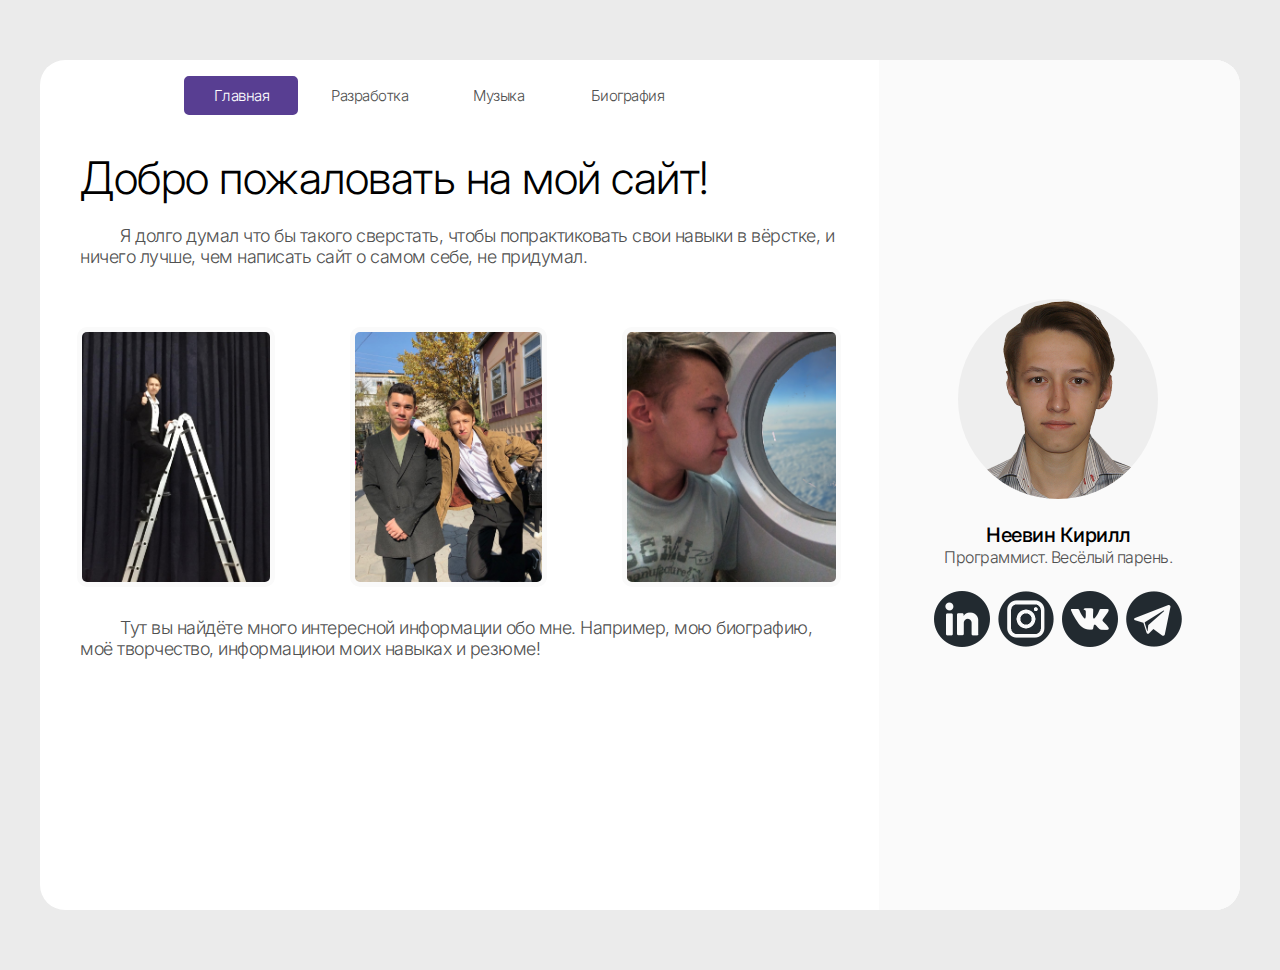
==== index.html @ a0bb9c72 "Fix" ====
<!DOCTYPE html>
<html>
<head>
	<title>Неевин Кирилл</title>
	
	<meta charset="utf-8">
	<meta name="viewport" content="width=device-width, initial-scale=1.0, maximum-scale=1.0, user-scalable=no">
	<meta name="description" content="Оффициальный сайт Неевина Кирилла - главная">
	<meta name="keywords" content="Неевин,Кирилл,Неевин Кирилл,Кирилл Неевин,Неевин сайт,Неевин Кирилл сайт">
	
	<link rel="stylesheet" type="text/css" href="css/style.css">
	<link href="https://fonts.googleapis.com/css?family=Inter:300,400,500&display=swap" rel="stylesheet"> 
</head>
<body>
	<div class="container">
		<div class="block">
			<header>
				<nav>
					<a href="index.html" class="selected">Главная</a>
					<a href="develop.html">Разработка</a>
					<a href="music.html">Музыка</a>
					<a href="biography.html">Биография</a>
				</nav>
			</header>

			<div class="text-block">
				<h2>Добро пожаловать на мой сайт!</h2>
				<p>Я долго думал что бы такого сверстать, чтобы попрактиковать свои навыки в вёрстке, и ничего лучше, чем написать сайт о самом себе, не придумал.</p>
			</div>

			<div class="collage">
				<img class="collage-photo" src="images/on-stairs.jpg">
				<img class="collage-photo" src="images/outside.jpg">
				<img class="collage-photo" src="images/photoshop.jpg">
			</div>

			<div class="text-block">
				<p>Тут вы найдёте много интересной информации обо мне. Например, мою биографию, моё творчество, информациюи моих навыках и резюме!</p>
			</div>

		</div>

		<div class="info-block">
			<div class="info">
				<img class="main-photo" src="images/main-photo.png">
			</div>

			<div class="name">
				Неевин Кирилл
			</div>

			Программист. Весёлый парень.

			<div class="links">
				<a href="https://www.linkedin.com/in/neevin" class="linkedin"></a>
				<a href="https://www.instagram.com/neevink" class="instagram"></a>
				<a href="https://vk.com/neevin" class="vk"></a>
				<a href="https://t.me/neevin" class="telegram"></a>

			</div>
		</div>
	</div>
</body>
</html>
---- css/style.css ----
body{
	margin: 0;

	background-color: #EBEBEB;

	font-family: 'Inter', sans-serif;
	letter-spacing: -0.5px;

	color: #515151;
	font-weight: 300;
}

.container{
	margin: 60px auto;
	height: 850px;
	width: 1200px;

	background-color: #FFFFFF;
	border-radius: 25px;

	display: flex;
	justify-content: flex-start;
}

.block{
	height: 100%;
	width: 70%;

	font-size: 18px;
}

.info-block{
	height: 100%;
	width: 30%;

	background-color: #FAFAFA;
	border-right: 2px solid #FAFAFA;

	border-radius: 0 25px 25px 0;

	display: flex;
	flex-direction: column;
	justify-content: center;
	align-items: center;
}

header{
	width: 100%;
	height: 70px;

	display: flex;
	justify-content: center;
}

nav{
	width: 500px;
	margin-right: 50px;
	display: flex;
	justify-content: space-between;
	align-items: center;
}

nav a{

	font-size: 15px;
	height: 35px;
	width: 110px;
	display: inline-block;
	text-align: center;
	line-height: 35px;

	text-decoration: none;
	color: #515151;
	font-weight: 300;

	border: 2px solid transparent;
	border-radius: 5px;

	transition: all;
	transition-duration: 0.25s;
}

nav a:hover{
	color: #583E92;
	border-color: #583E92;
	font-weight: 400;
}

nav a.selected{
	color: white;
	border-color: #583E92;
	background-color: #583E92;
}

nav a.selected:hover{
	color: white;
}

.main-photo{
	height: 200px;
	width: 200px;
	background-color: #EEE;
	border-radius: 50%;
}

.name{
	margin-top: 20px;

	font-weight: 500;
	font-size: 20px;
	color: black;
}

h2{
	margin: 20px auto;
	font-size: 45px;
	font-weight: 300;
	color: black;
}

.text-block{
	padding-left: 40px;
	padding-right: 40px;
}

.text-block p{
	text-indent: 40px;
	margin: 10px 0;
}

.intext-border{
	height: 300px;
	width: 150px;
	margin-top: 20px;

	border-radius: 15px;

	background-color: #583E92;
	color: white;

	position: relative;
}

.intext-image{
	height: 280px;
	width: 280px;

	border-radius: 15px;

	background-color: #EEE;
	color: white;

	position: absolute;
	top:10px;
	left: 10px;
}

.links{
	margin: 20px auto;
	display: flex;
	justify-content: space-between;
}

.links a:hover{
	background-color: #583E92;
	transform: all;
	transition-duration: 0.25s;
}

.links a{
	height: 64px;
	width: 64px;

	border-radius: 50%;
	display: block;

	background-size: contain;
}

a.instagram{
	background-image: url("../images/instagram.png");
}

a.vk{
	background-image: url("../images/vk.png");
}

a.telegram{
	background-image: url("../images/telegram.png");
}

a.linkedin{
	background-image: url("../images/linkedin.png");
}

li{
	margin-left: 60px;
}

.collage{
	height: 300px;
	width: 100%;

	margin-top: 40px;

	display: flex;
	justify-content: space-around;
	align-items: center;
}

.collage-photo{
	background-size: cover;
	background-repeat: no-repeat;
	background-position: center;

	border-radius: 10px;
	border: 5px solid #FAFAFA;

	height: 250px;
}

.player{
	height: 400px;
	width: 300px;

	margin: 20px auto;

	position: relative;
}

.player img{
	height: 300px;
	width: 300px;

	border-radius: 10px 10px 0 0;
}

.player audio{
	width: 100%;
	margin: 0;
	position: relative;
	top: -5px;

	border-radius: 0 0 10px 10px;
}

@media handheld, (max-width: 1200px){
	.container{
		width: 100%;
		height: 100%;

		background-color: #FFFFFF;
		border-radius: 25px 25px 0 0;

		flex-direction: column;
	}

	.block{
		height: 100%;
		width: 100%;

		font-size: 18px;
	}

	header{
		margin: 0 auto;
	}

	.info-block{
		padding-top: 70px;
		padding-bottom: 70px;
		margin-bottom: 0;
		height: 100%;
		width: 100%;

		border-radius: 0;
	}

	nav{
		width: 100%;
		margin: 0 auto;

		display: flex;
		justify-content: space-around;
	}

	nav a{
		font-size: 13px;
		width: 75px;
	}

	.collage{
		height: 100%;
		width: 100%;

		margin-top: 40px;

		display: flex;
		justify-content: space-around;
		align-items: center;
		flex-direction: column;
	}

	.collage-photo{
		border-radius: 10px;
		border: 5px solid #FAFAFA;

		height: auto;
		width: 90%;

		margin-bottom: 40px; 
	}

	.text-block{
		padding-left: 20px;
		padding-right: 20px;
	}

	.player{
		margin: 0 auto;
	}

	h2{
		font-size: 35px;
	}
}
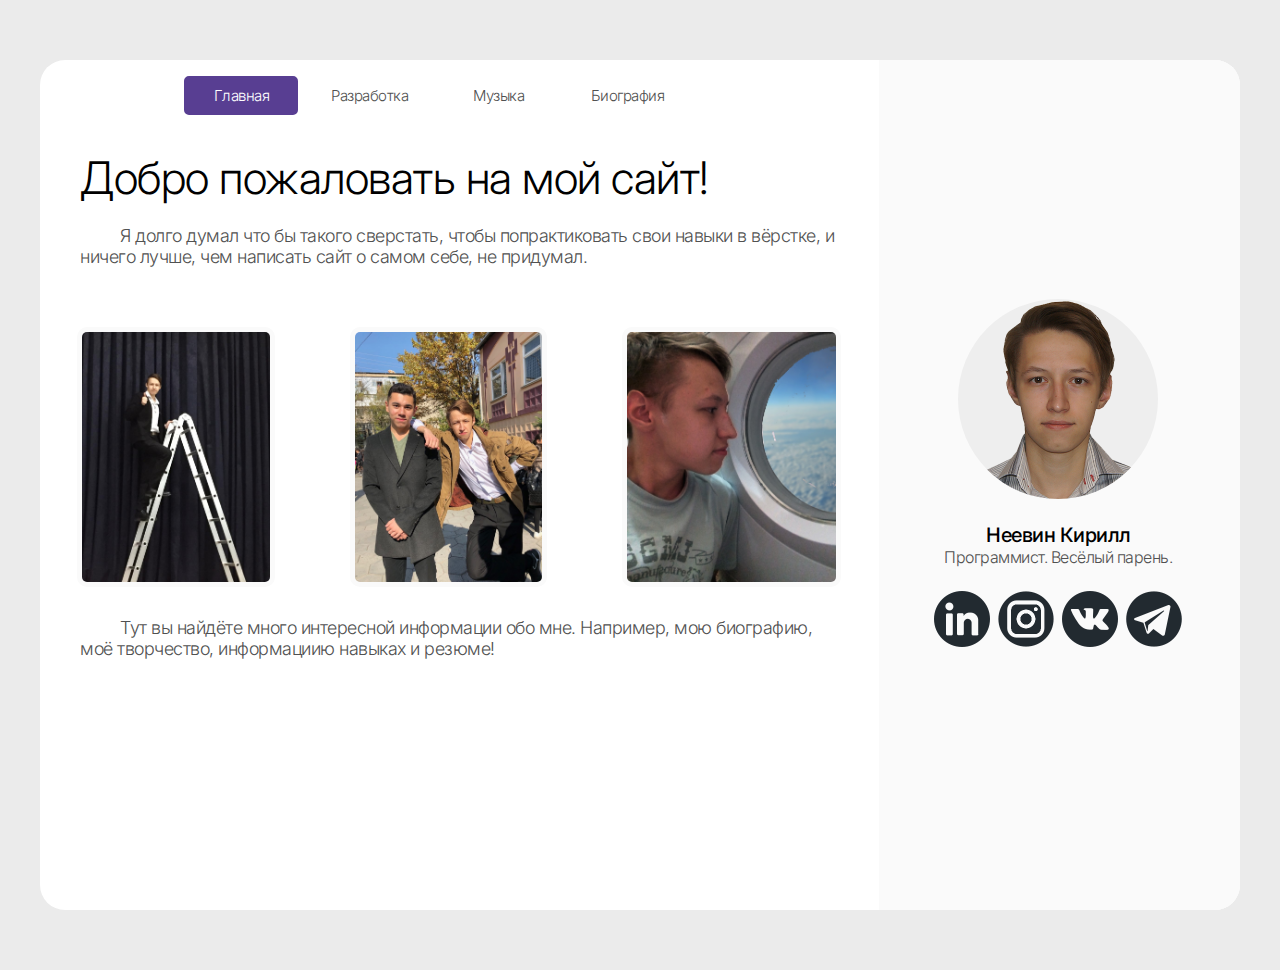
==== commit df49e9f5: "Fixed orphorgaphy mistakes" ====
--- a/index.html
+++ b/index.html
@@ -35,7 +35,7 @@
 			</div>
 
 			<div class="text-block">
-				<p>Тут вы найдёте много интересной информации обо мне. Например, мою биографию, моё творчество, информациюи моих навыках и резюме!</p>
+				<p>Тут вы найдёте много интересной информации обо мне. Например, мою биографию, моё творчество, информациию навыках и резюме!</p>
 			</div>
 
 		</div>
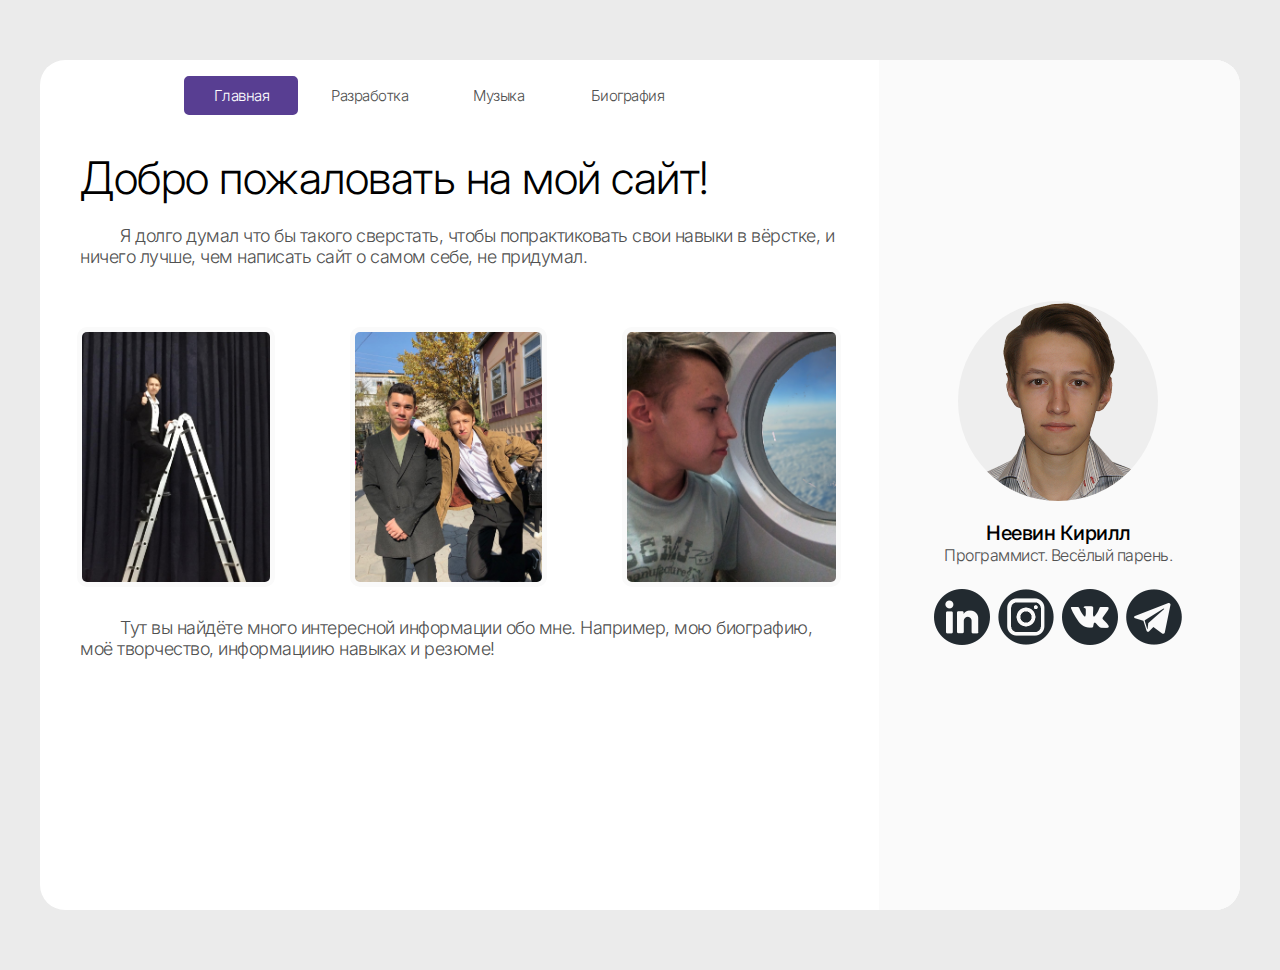
==== commit 3400ba70: "Translated in English" ====
--- a/index.html
+++ b/index.html
@@ -1,4 +1,4 @@
-<!DOCTYPE html>
+<!DOCTYPE html lang="ru">
 <html>
 <head>
 	<title>Неевин Кирилл</title>
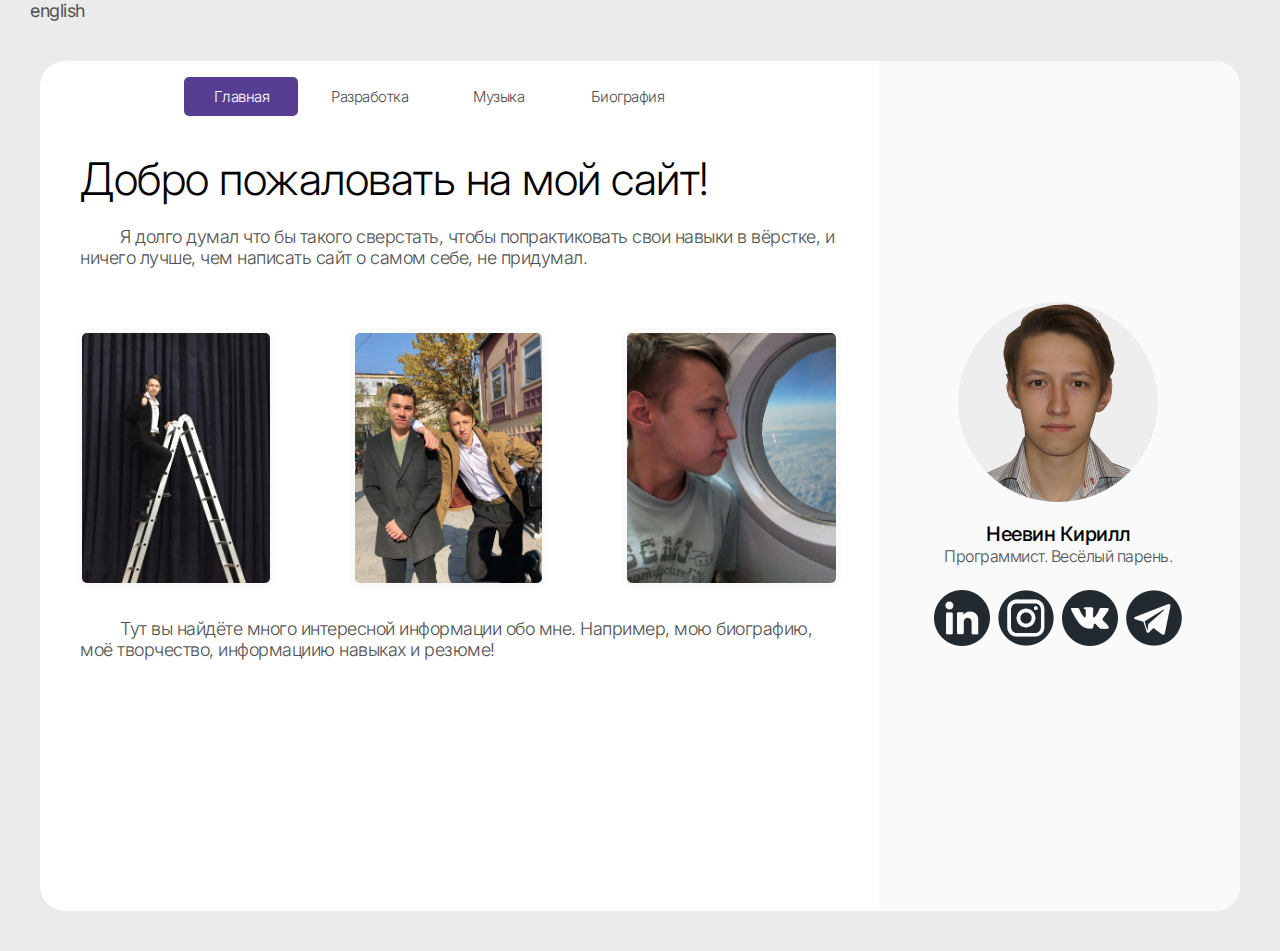
==== commit 1fa2cc10: "add language change button" ====
--- a/index.html
+++ b/index.html
@@ -12,6 +12,7 @@
 	<link href="https://fonts.googleapis.com/css?family=Inter:300,400,500&display=swap" rel="stylesheet"> 
 </head>
 <body>
+	<a class="lang-changer" href="en/index.html">english</a>
 	<div class="container">
 		<div class="block">
 			<header>
--- a/css/style.css
+++ b/css/style.css
@@ -10,8 +10,22 @@
 	font-weight: 300;
 }
 
+.lang-changer{
+	margin: 30px;
+
+	text-decoration: none;
+	color: #515151;
+	font-weight: 400;
+	font-size: 18px;
+}
+
+.lang-changer:hover{
+	color: #583E92;
+	font-weight: 400;
+}
+
 .container{
-	margin: 60px auto;
+	margin: 40px auto;
 	height: 850px;
 	width: 1200px;
 
@@ -61,7 +75,6 @@
 }
 
 nav a{
-
 	font-size: 15px;
 	height: 35px;
 	width: 110px;
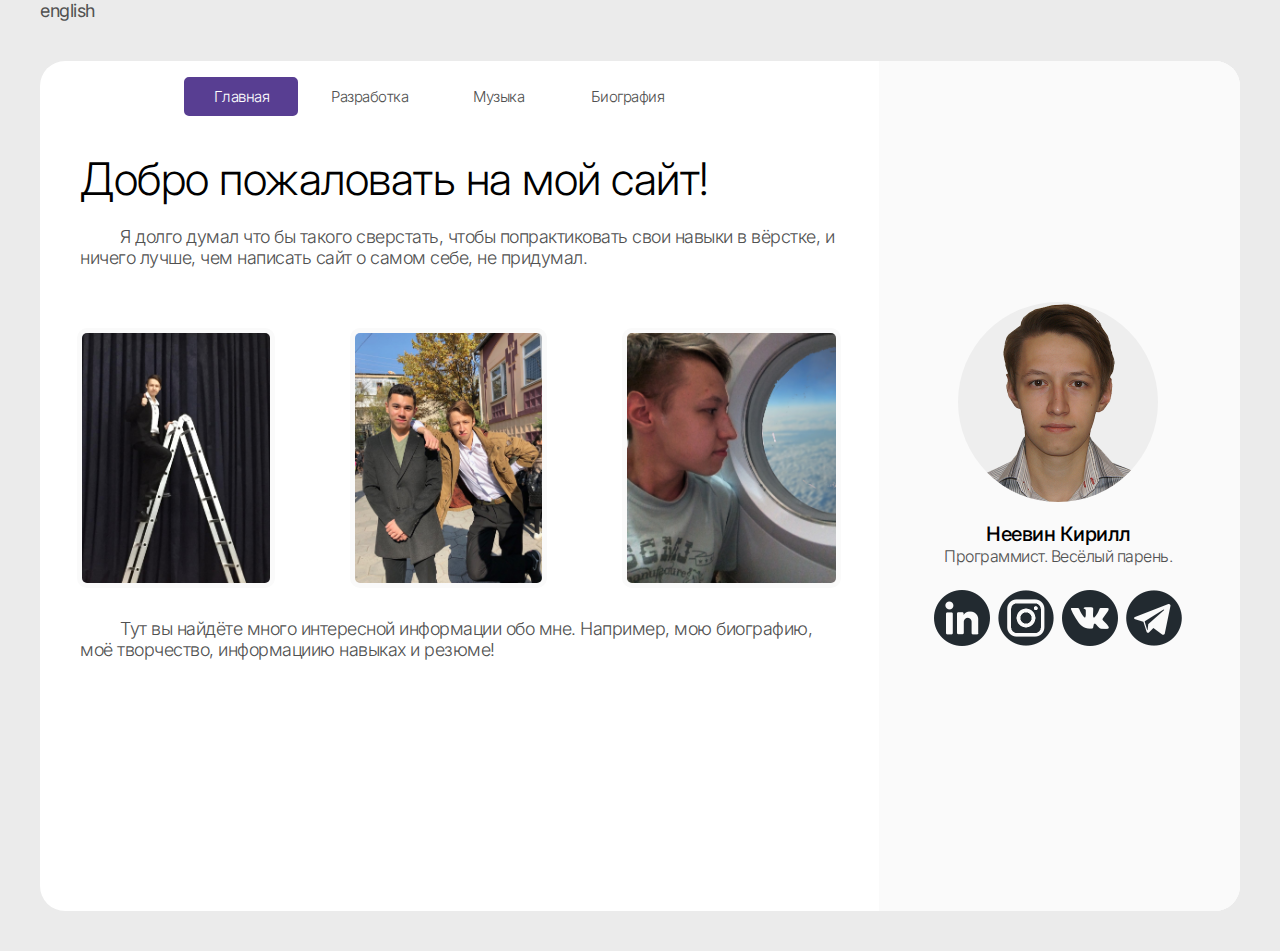
==== commit 0b37c9cf: "added sitemap and robots.txt" ====
--- a/index.html
+++ b/index.html
@@ -7,7 +7,10 @@
 	<meta name="viewport" content="width=device-width, initial-scale=1.0, maximum-scale=1.0, user-scalable=no">
 	<meta name="description" content="Оффициальный сайт Неевина Кирилла - главная">
 	<meta name="keywords" content="Неевин,Кирилл,Неевин Кирилл,Кирилл Неевин,Неевин сайт,Неевин Кирилл сайт">
-	
+
+	<meta name="google-site-verification" content="fomXWXE1S3sGK7MNBrgMN3F6_54erqRWYEaPTozGiwk" />
+	<meta name="yandex-verification" content="b9e0c78b5bf3e35f" />
+
 	<link rel="stylesheet" type="text/css" href="css/style.css">
 	<link href="https://fonts.googleapis.com/css?family=Inter:300,400,500&display=swap" rel="stylesheet"> 
 </head>
--- a/css/style.css
+++ b/css/style.css
@@ -11,7 +11,7 @@
 }
 
 .lang-changer{
-	margin: 30px;
+	margin: 40px;
 
 	text-decoration: none;
 	color: #515151;
